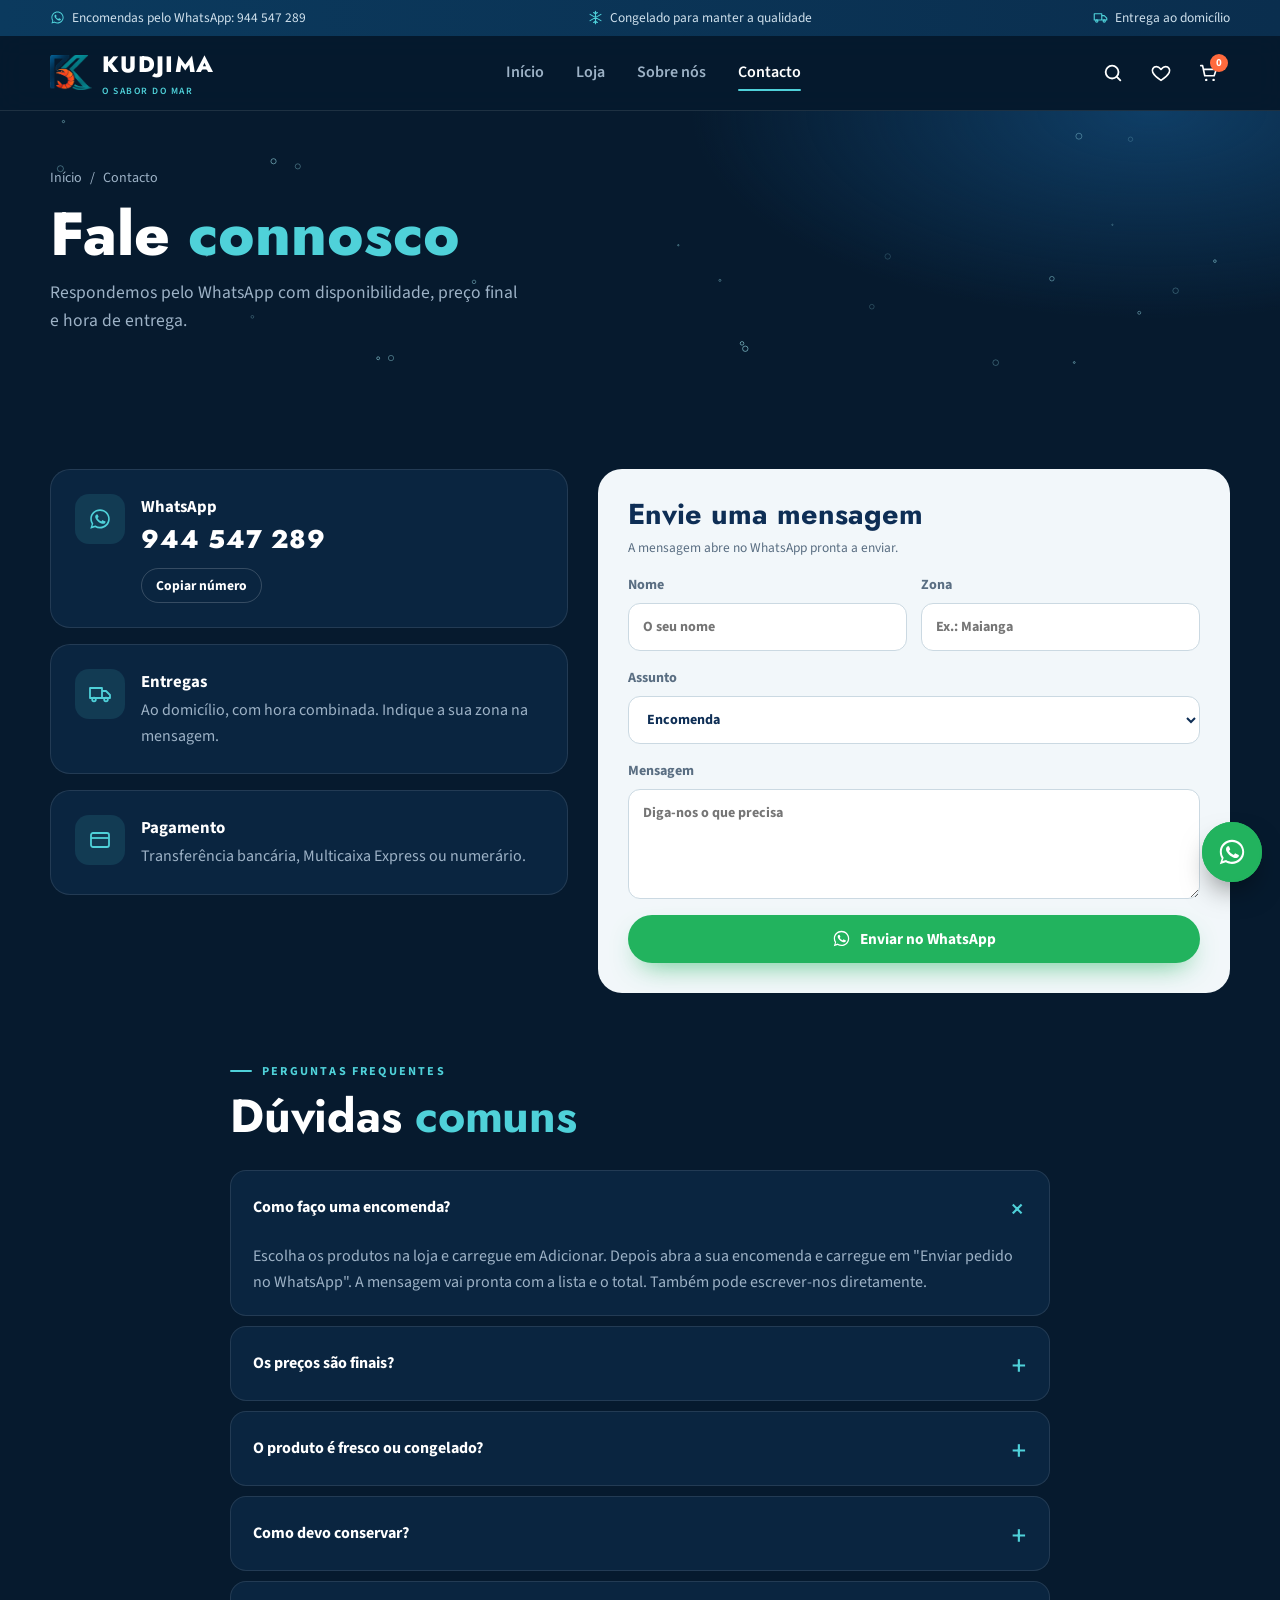
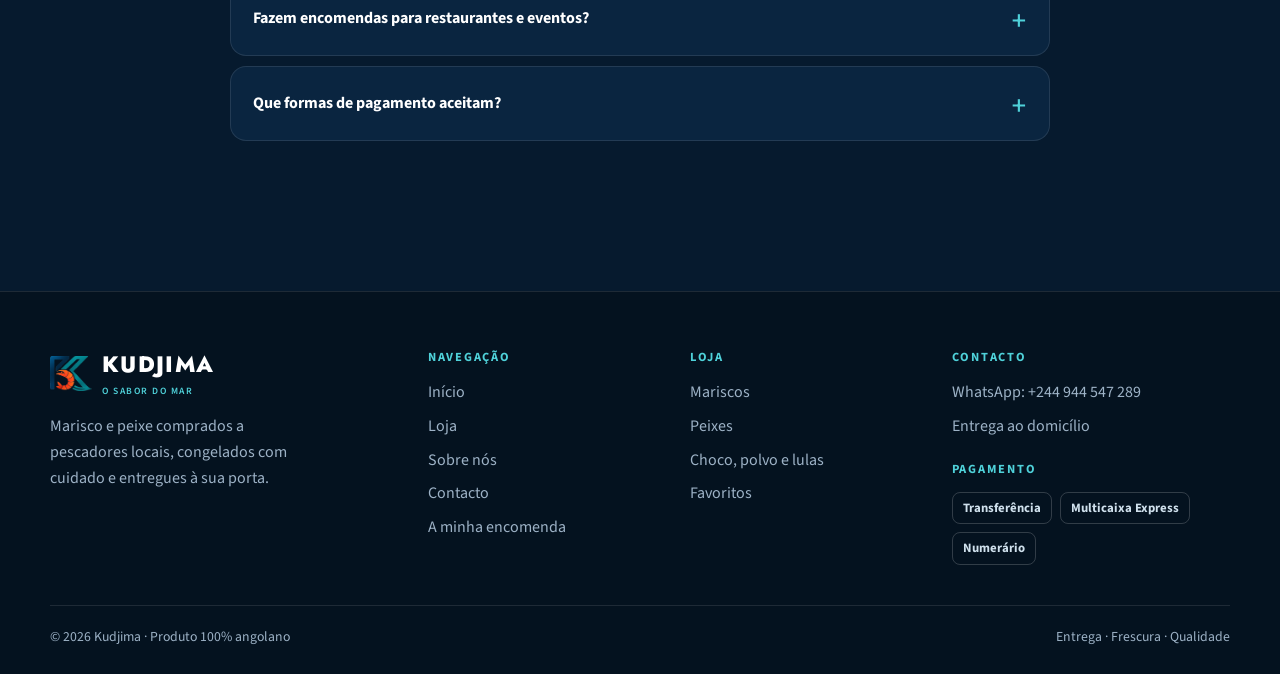
==== contacto.html @ 7e8b861a "up up" ====
<!doctype html>
<html lang="pt">
<head>
<meta charset="utf-8">
<meta name="viewport" content="width=device-width, initial-scale=1, viewport-fit=cover">
<title>Contacto · Kudjima</title>
<link rel="preconnect" href="https://fonts.googleapis.com">
<link rel="stylesheet" href="https://fonts.googleapis.com/css2?family=Jost:wght@500;600;700;800&family=Source+Sans+3:wght@400;600;700&display=swap">
<link rel="stylesheet" href="assets/style.css">
<style>:root{padding-top:env(safe-area-inset-top,0px);padding-bottom:env(safe-area-inset-bottom,0px)}</style>
</head>
<body>
<main id="page" data-page="contact" class="page">
<section class="ptitle"><canvas id="ptCanvas"></canvas><div class="wrap">
<nav class="crumbs" aria-label="Caminho"><a href="index.html">Início</a><span>/</span><span>Contacto</span></nav>
<h1>Fale <em style="font-style:normal;color:var(--aqua)">connosco</em></h1><p class="lead" style="margin-top:12px">Respondemos pelo WhatsApp com disponibilidade, preço final e hora de entrega.</p></div></section>
<section>
  <div class="wrap cgrid">
    <div style="display:grid;gap:16px">
      <div class="ccard rv"><span class="ic"><svg aria-hidden="true"><use href="#i-wa"/></svg></span><div><b>WhatsApp</b><div class="big" id="numTxt">944 547 289</div><button class="mini" id="copyNum" type="button">Copiar número</button></div></div>
      <div class="ccard rv"><span class="ic"><svg aria-hidden="true"><use href="#i-truck"/></svg></span><div><b>Entregas</b><p>Ao domicílio, com hora combinada. Indique a sua zona na mensagem.</p></div></div>
      <div class="ccard rv"><span class="ic"><svg aria-hidden="true"><use href="#i-card"/></svg></span><div><b>Pagamento</b><p>Transferência bancária, Multicaixa Express ou numerário.</p></div></div>
    </div>
    <form class="form rv" id="cform" novalidate>
      <h2>Envie uma mensagem</h2>
      <p class="note" style="margin-top:-8px">A mensagem abre no WhatsApp pronta a enviar.</p>
      <div class="two">
        <label for="cName">Nome<input id="cName" type="text" autocomplete="name" placeholder="O seu nome"></label>
        <label for="cZone">Zona<input id="cZone" type="text" placeholder="Ex.: Maianga"></label>
      </div>
      <label for="cType">Assunto<select id="cType"><option>Encomenda</option><option>Pedido para restaurante, hotel ou evento</option><option>Disponibilidade de um produto</option><option>Outro assunto</option></select></label>
      <label for="cMsg">Mensagem<textarea id="cMsg" placeholder="Diga-nos o que precisa"></textarea></label>
      <p class="err" id="cErr" hidden></p>
      <a class="btn btn-wa" id="cSend" href="#"><svg aria-hidden="true"><use href="#i-wa"/></svg>Enviar no WhatsApp</a>
    </form>
  </div>
</section>
<section style="padding-top:0">
  <div class="wrap" style="max-width:860px">
    <div class="head"><div><p class="kicker">Perguntas frequentes</p><h2 class="h2">Dúvidas <em>comuns</em></h2></div></div>
    <div class="faq">
      <details open><summary>Como faço uma encomenda?</summary><p>Escolha os produtos na loja e carregue em Adicionar. Depois abra a sua encomenda e carregue em "Enviar pedido no WhatsApp". A mensagem vai pronta com a lista e o total. Também pode escrever-nos diretamente.</p></details>
      <details><summary>Os preços são finais?</summary><p>Os preços da loja são os do nosso catálogo atual. O valor final depende do peso e da disponibilidade, que confirmamos consigo no WhatsApp antes da entrega.</p></details>
      <details><summary>O produto é fresco ou congelado?</summary><p>Compramos o produto fresco e congelamo-lo logo à chegada, a -18 °C, para manter o sabor e a qualidade até chegar a sua casa.</p></details>
      <details><summary>Como devo conservar?</summary><p>Guarde no congelador. Descongele no frigorífico, de véspera, e não volte a congelar depois de descongelado.</p></details>
      <details><summary>Fazem encomendas para restaurantes e eventos?</summary><p>Sim. Escolha o assunto "Pedido para restaurante, hotel ou evento" no formulário e diga-nos as quantidades e a frequência. Preparamos uma proposta.</p></details>
      <details><summary>Que formas de pagamento aceitam?</summary><p>Transferência bancária, Multicaixa Express ou numerário na entrega.</p></details>
    </div>
  </div>
</section>
</main>
<script src="assets/app.js" charset="utf-8"></script>
</body>
</html>
---- assets/style.css ----
/* Kudjima — deep-ocean theme. Dark navy ground, ice-white product cards, aqua highlight, coral for actions, WhatsApp green only for WhatsApp. */
:root{
  --deep:#061A2E; --deep-2:#0A2540; --panel:#0D2C4B; --panel-2:#113457;
  --line:rgba(255,255,255,.10); --line-2:rgba(255,255,255,.18);
  --text:#E4EDF4; --muted:#9DB2C6; --aqua:#4FD1D9; --aqua-2:#2BA8B4;
  --coral:#FF6A3D; --coral-2:#E8552A; --wa:#22B35E; --wa-2:#1A9550;
  --card:#F2F7FA; --card-2:#E3EDF2; --card-ink:#0E2E55; --card-muted:#5A6E82;
  --display:"Jost","Futura","Century Gothic",system-ui,sans-serif;
  --body:"Source Sans 3",system-ui,-apple-system,"Segoe UI",sans-serif;
  --r:16px; --ease:cubic-bezier(.2,.7,.2,1);
  color-scheme:dark;
}
*{box-sizing:border-box}
[hidden]{display:none!important}
html{scroll-behavior:smooth}
body{background:var(--deep);color:var(--text);font:400 16px/1.6 var(--body);margin:0;overflow-x:hidden}
img{max-width:100%;display:block}
a{color:inherit}
button,input,select,textarea{font:inherit;color:inherit}
h1,h2,h3,h4{font-family:var(--display);margin:0;line-height:1.05;text-wrap:balance;color:#fff}
:focus-visible{outline:3px solid var(--aqua);outline-offset:3px;border-radius:8px}
.wrap{max-width:1220px;margin-inline:auto;padding-inline:20px}
.page{animation:pagein .6s var(--ease) both}
@keyframes pagein{from{opacity:0;transform:translateY(10px)}}

/* type helpers */
.kicker{font:700 .76rem var(--body);letter-spacing:.18em;text-transform:uppercase;color:var(--aqua);margin:0 0 12px;display:flex;align-items:center;gap:10px}
.kicker::before{content:"";width:22px;height:2px;background:currentColor;border-radius:2px}
.h2{font-size:clamp(1.9rem,4vw,2.9rem);font-weight:700;letter-spacing:-.005em}
.h2 em,.h1 em{font-style:normal;color:var(--aqua)}
.lead{font-size:1.1rem;color:var(--muted);max-width:52ch}
section{padding-block:70px}
.head{display:flex;flex-wrap:wrap;justify-content:space-between;align-items:end;gap:14px 30px;margin-bottom:30px}
.more{display:inline-flex;align-items:center;gap:8px;font-weight:700;color:#fff;text-decoration:none;white-space:nowrap}
.more svg{width:18px;height:18px;transition:transform .25s var(--ease)}
.more:hover svg{transform:translateX(4px)}

/* buttons */
.btn{display:inline-flex;align-items:center;justify-content:center;gap:9px;font:700 .96rem var(--body);border-radius:999px;padding:13px 24px;text-decoration:none;border:0;cursor:pointer;transition:transform .2s var(--ease),background .2s,box-shadow .2s;white-space:nowrap}
.btn svg{width:19px;height:19px;flex:none}
.btn:hover{transform:translateY(-2px)}
.btn:active{transform:translateY(0)}
.btn-coral{background:var(--coral);color:#fff;box-shadow:0 12px 28px -12px rgba(255,106,61,.8)}
.btn-coral:hover{background:var(--coral-2)}
.btn-wa{background:var(--wa);color:#fff;box-shadow:0 12px 28px -12px rgba(34,179,94,.8)}
.btn-wa:hover{background:var(--wa-2)}
.btn-line{background:transparent;color:#fff;box-shadow:inset 0 0 0 1.5px var(--line-2)}
.btn-line:hover{box-shadow:inset 0 0 0 1.5px var(--aqua)}
.btn .arr{transition:transform .25s var(--ease)}
.btn:hover .arr{transform:translateX(4px)}

/* info bar + header */
.info{background:linear-gradient(90deg,#0B3A5E,#0A2E4E);font-size:.84rem;color:#CFE0EC}
.info .wrap{display:flex;justify-content:space-between;gap:8px 20px;flex-wrap:wrap;padding-block:7px}
.info span{display:inline-flex;align-items:center;gap:7px}
.info svg{width:15px;height:15px;color:var(--aqua)}
@media (max-width:700px){.info .hm{display:none}.info .wrap{justify-content:center}}
.hdr{position:sticky;top:env(safe-area-inset-top,0px);z-index:40;background:rgba(6,26,46,.82);backdrop-filter:blur(14px);-webkit-backdrop-filter:blur(14px);border-bottom:1px solid var(--line);transition:background .3s}
.hdr.scrolled{background:rgba(6,26,46,.96)}
.hdr .wrap{display:flex;align-items:center;gap:20px;padding-block:12px}
.brand{display:flex;align-items:center;gap:10px;text-decoration:none;flex:none}
.brand img{width:42px}
.brand .wm{display:flex;flex-direction:column;line-height:1}
.brand b{font:800 1.4rem var(--display);letter-spacing:.06em;color:#fff}
.brand small{font:600 .6rem var(--body);letter-spacing:.16em;text-transform:uppercase;color:var(--aqua);margin-top:4px}
.menu{display:flex;gap:4px;margin-inline:auto}
.menu a{position:relative;text-decoration:none;font-weight:600;color:var(--muted);padding:8px 14px;border-radius:999px;transition:color .2s}
.menu a:hover{color:#fff}
.menu a.on{color:#fff}
.menu a.on::after{content:"";position:absolute;left:14px;right:14px;bottom:2px;height:2px;border-radius:2px;background:var(--aqua)}
.tools{display:flex;align-items:center;gap:6px}
.ib{position:relative;width:42px;height:42px;border-radius:50%;border:0;background:transparent;color:#fff;display:grid;place-items:center;cursor:pointer;text-decoration:none;transition:background .2s}
.ib:hover{background:var(--line)}
.ib svg{width:22px;height:22px}
.ib .n{position:absolute;right:2px;top:2px;min-width:18px;height:18px;border-radius:999px;background:var(--coral);color:#fff;font:700 .68rem var(--body);display:grid;place-items:center;padding-inline:4px}
.ib .n.bump{animation:bump .5s var(--ease)}
@keyframes bump{40%{transform:scale(1.5)}}
.burger{display:none}
@media (max-width:960px){.menu{display:none}.burger{display:grid}.tools{margin-left:auto}}

/* search overlay */
.search-ov{position:fixed;inset:0;z-index:80;background:rgba(4,16,30,.92);backdrop-filter:blur(10px);display:flex;flex-direction:column;align-items:center;padding:calc(90px + env(safe-area-inset-top,0px)) 20px 20px;animation:fadein .25s ease}
@keyframes fadein{from{opacity:0}}
.search-ov form{width:min(680px,100%);display:flex;align-items:center;gap:10px;border-bottom:2px solid var(--aqua);padding-bottom:8px}
.search-ov input{flex:1;min-width:0;background:transparent;border:0;outline:none;font:600 clamp(1.4rem,4vw,2.2rem) var(--display);color:#fff}
.search-ov .res{width:min(680px,100%);margin-top:20px;display:grid;gap:8px;max-height:60vh;overflow:auto}
.search-ov .res a{display:flex;align-items:center;gap:14px;padding:8px;border-radius:12px;text-decoration:none;transition:background .2s}
.search-ov .res a:hover{background:var(--line)}
.search-ov .res img{width:56px;height:56px;border-radius:10px;object-fit:cover}
.search-ov .res span{font-weight:700}
.search-ov .res small{display:block;color:var(--muted);font-weight:400}
.search-ov .close{position:absolute;top:calc(20px + env(safe-area-inset-top,0px));right:20px}

/* mobile nav */
.mnav{position:fixed;inset:0 0 0 auto;width:min(340px,86%);background:var(--deep-2);z-index:90;padding:calc(24px + env(safe-area-inset-top,0px)) 24px 24px;display:flex;flex-direction:column;gap:6px;animation:slidein .35s var(--ease)}
@keyframes slidein{from{transform:translateX(100%)}}
.mnav a{text-decoration:none;font:600 1.4rem var(--display);padding:10px 0;border-bottom:1px solid var(--line);color:#fff}
.mnav a.on{color:var(--aqua)}
.mnav .btn{margin-top:18px}
.scrim{position:fixed;inset:0;background:rgba(2,10,20,.6);z-index:85;animation:fadein .25s ease}

/* hero */
.hero{position:relative;overflow:hidden;background:radial-gradient(70% 90% at 85% 20%,#0F3E66 0%,transparent 60%),radial-gradient(60% 70% at 0% 100%,#0A3352 0%,transparent 60%),var(--deep)}
.hero canvas{position:absolute;inset:0;width:100%;height:100%;pointer-events:none}
.hero .wrap{position:relative;display:grid;grid-template-columns:1.05fr .95fr;gap:40px;align-items:center;padding-block:56px 80px}
.h1{font-size:clamp(2.7rem,6.2vw,5rem);font-weight:800;letter-spacing:-.015em;line-height:1}
.h1 .ln{display:block;overflow:hidden;padding-bottom:.06em}
.h1 .ln>span{display:block;animation:lineup .9s var(--ease) both}
.h1 .ln:nth-child(2)>span{animation-delay:.12s}
.h1 .ln:nth-child(3)>span{animation-delay:.24s}
@keyframes lineup{from{transform:translateY(105%)}}
.hero .lead{margin:22px 0 30px;animation:pagein .8s .35s var(--ease) both}
.hero .ctas{display:flex;flex-wrap:wrap;gap:12px;animation:pagein .8s .45s var(--ease) both}
.trust{display:flex;flex-wrap:wrap;gap:16px 28px;margin-top:38px;animation:pagein .8s .55s var(--ease) both}
.trust div{display:flex;align-items:center;gap:11px}
.trust .ic{width:42px;height:42px;border-radius:12px;background:var(--line);display:grid;place-items:center;color:var(--aqua);flex:none}
.trust .ic svg{width:21px;height:21px}
.trust b{display:block;color:#fff;font-weight:700;line-height:1.2;font-size:.95rem}
.trust small{color:var(--muted);font-size:.84rem}

.show{position:relative;aspect-ratio:1;width:100%;max-width:540px;justify-self:center;animation:pagein 1s .2s var(--ease) both}
.show .ring{position:absolute;inset:3%;border-radius:50%;border:1.5px dashed rgba(79,209,217,.35);animation:spin 40s linear infinite}
@keyframes spin{to{transform:rotate(360deg)}}
.show .frame{position:absolute;inset:9%;border-radius:46% 54% 50% 50% / 52% 46% 54% 48%;overflow:hidden;box-shadow:0 40px 80px -30px rgba(0,0,0,.7),0 0 0 8px rgba(255,255,255,.04);animation:morph 14s ease-in-out infinite}
@keyframes morph{50%{border-radius:54% 46% 44% 56% / 46% 56% 44% 54%}}
.show .slide{position:absolute;inset:0;opacity:0;transform:scale(1.08);transition:opacity 1s ease,transform 6s ease}
.show .slide.on{opacity:1;transform:scale(1)}
.show .slide img{width:100%;height:100%;object-fit:cover}
.stamp{position:absolute;right:0;bottom:8%;width:130px;height:130px;border-radius:50%;background:var(--coral);display:grid;place-items:center;box-shadow:0 18px 40px -12px rgba(0,0,0,.6)}
.stamp svg.txt{position:absolute;inset:0;width:100%;height:100%;animation:spin 18s linear infinite}
.stamp svg.txt text{font:700 11.5px var(--body);letter-spacing:3.2px;fill:#fff;text-transform:uppercase}
.stamp .core{font:800 1.5rem var(--display);color:#fff;line-height:1;text-align:center}
.stamp .core small{display:block;font:700 .62rem var(--body);letter-spacing:.14em}
.chipf{position:absolute;display:flex;align-items:center;gap:10px;background:rgba(10,37,64,.85);backdrop-filter:blur(8px);border:1px solid var(--line-2);border-radius:14px;padding:8px 14px 8px 8px;font-weight:700;font-size:.9rem;color:#fff;animation:bob 5s ease-in-out infinite}
.chipf img{width:40px;height:40px;border-radius:10px;object-fit:cover}
.chipf small{display:block;color:var(--aqua);font-weight:600;font-size:.78rem}
.chipf.c1{left:-2%;top:16%}
.chipf.c2{left:4%;bottom:6%;animation-delay:-2.5s}
@keyframes bob{50%{transform:translateY(-10px)}}
.dots{position:absolute;left:50%;bottom:-4%;transform:translateX(-50%);display:flex;gap:8px}
.dots button{width:9px;height:9px;border-radius:999px;border:0;background:var(--line-2);cursor:pointer;padding:0;transition:width .3s,background .3s}
.dots button.on{width:28px;background:var(--aqua)}
@media (max-width:900px){
  .hero .wrap{grid-template-columns:1fr;padding-block:36px 70px}
  .show{max-width:420px}
  .stamp{width:100px;height:100px}.stamp svg.txt text{font-size:10.5px;letter-spacing:2.4px}.stamp .core{font-size:1.15rem}
}

/* marquee */
.marqwrap{overflow:hidden;padding-block:14px}
.marq{background:var(--coral);color:#fff;transform:rotate(-1.5deg);margin-inline:-20px;overflow:hidden;padding-block:14px;box-shadow:0 20px 40px -20px rgba(0,0,0,.6);position:relative;z-index:2}
.marq .track{display:flex;width:max-content;animation:marq 38s linear infinite}
.marq span{font:700 1.3rem var(--display);text-transform:uppercase;letter-spacing:.04em;padding-inline:22px;display:flex;align-items:center;gap:22px;white-space:nowrap}
.marq span::after{content:"✦";font-size:.9rem;opacity:.8}
@keyframes marq{to{transform:translateX(-50%)}}

/* about band */
.band{background:linear-gradient(120deg,var(--panel),var(--deep-2));border:1px solid var(--line);border-radius:28px;display:grid;grid-template-columns:.9fr 1.1fr .7fr;align-items:stretch;overflow:hidden}
.band .pic{position:relative;min-height:300px}
.band .pic img{position:absolute;inset:0;width:100%;height:100%;object-fit:cover}
.band .pic::after{content:"";position:absolute;inset:0;background:linear-gradient(90deg,transparent 60%,var(--panel))}
.band .txt{padding:40px 34px;display:flex;flex-direction:column;justify-content:center;gap:14px}
.band .txt p{margin:0;color:var(--muted)}
.band .txt .btn{align-self:flex-start;margin-top:6px}
.stats{border-left:1px solid var(--line);padding:30px;display:flex;flex-direction:column;justify-content:center;gap:24px}
.stat{display:flex;align-items:center;gap:14px}
.stat .ic{width:46px;height:46px;border-radius:14px;background:rgba(79,209,217,.12);color:var(--aqua);display:grid;place-items:center;flex:none}
.stat .ic svg{width:22px;height:22px}
.stat b{display:block;font:800 1.8rem var(--display);color:#fff;line-height:1;font-variant-numeric:tabular-nums}
.stat small{color:var(--muted)}
@media (max-width:960px){.band{grid-template-columns:1fr}.band .pic::after{background:linear-gradient(180deg,transparent 50%,var(--panel))}.stats{border-left:0;border-top:1px solid var(--line);flex-direction:row;flex-wrap:wrap}}

/* category cards */
.cats{display:grid;grid-template-columns:repeat(3,1fr);gap:20px}
.catc{position:relative;border-radius:22px;overflow:hidden;aspect-ratio:4/3.4;text-decoration:none;display:flex;align-items:flex-end;isolation:isolate}
.catc img{position:absolute;inset:0;width:100%;height:100%;object-fit:cover;z-index:-2;transition:transform .8s var(--ease)}
.catc::before{content:"";position:absolute;inset:0;z-index:-1;background:linear-gradient(180deg,rgba(6,26,46,0) 30%,rgba(6,26,46,.92))}
.catc:hover img{transform:scale(1.08)}
.catc .in{padding:24px;width:100%;display:flex;justify-content:space-between;align-items:end;gap:12px}
.catc h3{font-size:1.8rem;font-weight:700}
.catc small{color:#CFE0EC;font-weight:600}
.catc .go{width:48px;height:48px;border-radius:50%;background:#fff;color:var(--card-ink);display:grid;place-items:center;flex:none;transition:transform .3s var(--ease),background .3s}
.catc:hover .go{transform:rotate(-45deg);background:var(--aqua)}
.catc .go svg{width:20px;height:20px}
@media (max-width:860px){.cats{grid-template-columns:1fr}.catc{aspect-ratio:16/9}}

/* promo */
.promo{position:relative;border-radius:28px;overflow:hidden;background:linear-gradient(110deg,#0E4B6E 0%,#0B3556 45%,transparent 75%),var(--deep-2);display:grid;grid-template-columns:1fr 1fr;min-height:300px;border:1px solid var(--line)}
.promo .txt{padding:44px 40px;display:flex;flex-direction:column;justify-content:center;gap:14px;position:relative;z-index:1}
.promo .txt p{margin:0;color:#CFE0EC;max-width:40ch}
.promo .txt .btn{align-self:flex-start}
.promo .pic{position:relative}
.promo .pic img{position:absolute;inset:0;width:100%;height:100%;object-fit:cover;mask-image:linear-gradient(90deg,transparent,#000 30%);-webkit-mask-image:linear-gradient(90deg,transparent,#000 30%)}
.promo .seal{position:absolute;right:28px;top:50%;transform:translateY(-50%) rotate(-8deg);width:130px;height:130px;border-radius:50%;background:#FFD166;color:#0E2E55;display:grid;place-items:center;text-align:center;font:800 1rem/1.1 var(--display);box-shadow:0 18px 40px -14px rgba(0,0,0,.6);animation:bob 5s ease-in-out infinite}
@media (max-width:860px){.promo{grid-template-columns:1fr}.promo .pic{min-height:200px}.promo .pic img{mask-image:linear-gradient(180deg,transparent,#000 40%);-webkit-mask-image:linear-gradient(180deg,transparent,#000 40%)}.promo .seal{width:100px;height:100px;font-size:.85rem;top:auto;bottom:20px;transform:rotate(-8deg)}}

/* features */
.feats{display:grid;grid-template-columns:repeat(4,1fr);gap:16px}
.feat{background:var(--deep-2);border:1px solid var(--line);border-radius:18px;padding:22px;display:flex;gap:14px;align-items:flex-start;transition:border-color .3s,transform .3s var(--ease)}
.feat:hover{border-color:rgba(79,209,217,.5);transform:translateY(-4px)}
.feat .ic{width:46px;height:46px;border-radius:14px;background:rgba(79,209,217,.12);color:var(--aqua);display:grid;place-items:center;flex:none}
.feat .ic svg{width:22px;height:22px}
.feat b{display:block;color:#fff;font-size:1.02rem}
.feat small{color:var(--muted);font-size:.9rem;line-height:1.4;display:block;margin-top:2px}
@media (max-width:960px){.feats{grid-template-columns:repeat(2,1fr)}}
@media (max-width:520px){.feats{grid-template-columns:1fr}}

/* product cards */
.grid{display:grid;grid-template-columns:repeat(auto-fill,minmax(240px,1fr));gap:20px}
.rail{display:grid;grid-auto-flow:column;grid-auto-columns:minmax(240px,270px);gap:20px;overflow-x:auto;scroll-snap-type:x mandatory;padding-bottom:12px;scrollbar-width:thin;scrollbar-color:var(--line-2) transparent}
.rail>*{scroll-snap-align:start}
.railnav{display:flex;gap:8px}
.pcard{background:var(--card);color:var(--card-ink);border-radius:20px;overflow:hidden;display:flex;flex-direction:column;min-width:0;position:relative;transition:transform .35s var(--ease),box-shadow .35s}
.pcard:hover{transform:translateY(-6px);box-shadow:0 28px 50px -24px rgba(0,0,0,.8)}
.pcard .im{position:relative;aspect-ratio:4/3;overflow:hidden;background:var(--card-2);display:block}
.pcard .im img{width:100%;height:100%;object-fit:cover;transition:transform .7s var(--ease)}
.pcard:hover .im img{transform:scale(1.07)}
.pcard .tag{position:absolute;left:12px;top:12px;background:rgba(255,255,255,.92);color:var(--card-ink);font:700 .68rem var(--body);letter-spacing:.12em;text-transform:uppercase;padding:5px 10px;border-radius:999px}
.pcard .acts{position:absolute;right:10px;top:10px;display:flex;flex-direction:column;gap:6px}
.pcard .acts button{width:36px;height:36px;border-radius:50%;border:0;background:rgba(255,255,255,.92);color:var(--card-ink);display:grid;place-items:center;cursor:pointer;transition:transform .2s,background .2s}
.pcard .acts button:hover{transform:scale(1.1)}
.pcard .acts svg{width:18px;height:18px}
.pcard .acts .fav.on{color:var(--coral)}
.pcard .acts .fav.on svg{fill:currentColor}
.pcard .acts .qv{opacity:0;transform:translateX(8px);transition:opacity .25s,transform .25s}
.pcard:hover .acts .qv,.pcard .acts .qv:focus-visible{opacity:1;transform:none}
@media (hover:none){.pcard .acts .qv{opacity:1;transform:none}}
.pcard .bd{padding:14px 16px 16px;display:flex;flex-direction:column;gap:10px;flex:1}
.pcard h3{font-size:1.22rem;font-weight:700;color:var(--card-ink)}
.pcard h3 a{text-decoration:none}
.pcard h3 a:hover{color:var(--aqua-2)}
.sizes{display:flex;flex-wrap:wrap;gap:6px}
.sz{border:1px solid #CBD9E2;background:transparent;color:var(--card-ink);font:600 .8rem var(--body);padding:4px 9px;border-radius:8px;cursor:pointer;transition:background .2s,color .2s,border-color .2s}
.sz:hover{border-color:var(--card-ink)}
.sz[aria-pressed="true"]{background:var(--card-ink);border-color:var(--card-ink);color:#fff}
.uniq{font-size:.82rem;color:var(--card-muted)}
.pf{display:flex;align-items:center;justify-content:space-between;gap:10px;margin-top:auto}
.price{font:800 1.35rem var(--display);font-variant-numeric:tabular-nums;white-space:nowrap;color:var(--card-ink)}
.price small{font:600 .76rem var(--body);color:var(--card-muted);margin-right:4px}
.add{display:inline-flex;align-items:center;gap:7px;border:0;background:var(--coral);color:#fff;font:700 .86rem var(--body);padding:9px 14px;border-radius:999px;cursor:pointer;transition:background .2s,transform .2s}
.add:hover{background:var(--coral-2);transform:translateY(-1px)}
.add svg{width:17px;height:17px}
.stepper{display:inline-flex;align-items:center;background:var(--card-ink);border-radius:999px;color:#fff}
.stepper button{width:34px;height:36px;border:0;background:transparent;color:#fff;font:700 1.1rem var(--body);cursor:pointer}
.stepper span{min-width:24px;text-align:center;font-weight:700;font-variant-numeric:tabular-nums}
.empty{grid-column:1/-1;text-align:center;color:var(--muted);padding:40px 0}

/* reveal on scroll (scroll-driven; static where unsupported) */
@supports (animation-timeline:view()){
  .rv{animation:rv linear both;animation-timeline:view();animation-range:entry 0% entry 35%}
  @keyframes rv{from{opacity:.35;transform:translateY(28px)}}
}

/* steps */
.steps{display:grid;grid-template-columns:repeat(3,1fr);gap:20px;list-style:none;padding:0;margin:0;counter-reset:s}
.steps li{background:var(--deep-2);border:1px solid var(--line);border-radius:20px;padding:26px;position:relative;overflow:hidden}
.steps li::before{counter-increment:s;content:"0" counter(s);font:800 4.2rem var(--display);color:rgba(79,209,217,.14);position:absolute;right:16px;top:-6px;line-height:1}
.steps .ic{width:52px;height:52px;border-radius:16px;background:var(--aqua);color:var(--deep);display:grid;place-items:center;margin-bottom:16px}
.steps .ic svg{width:24px;height:24px}
.steps h3{font-size:1.3rem;margin-bottom:6px}
.steps p{margin:0;color:var(--muted)}
@media (max-width:860px){.steps{grid-template-columns:1fr}}

/* news band */
.news{background:linear-gradient(100deg,#0E4B6E,#0B3556);border-radius:24px;padding:30px 34px;display:grid;grid-template-columns:auto 1fr auto;gap:22px;align-items:center;border:1px solid var(--line)}
.news .ic{width:60px;height:60px;border-radius:50%;background:var(--aqua);color:var(--deep);display:grid;place-items:center}
.news .ic svg{width:28px;height:28px}
.news h3{font-size:1.5rem}
.news p{margin:4px 0 0;color:#CFE0EC}
@media (max-width:760px){.news{grid-template-columns:1fr}}

/* page title band */
.ptitle{position:relative;overflow:hidden;padding-block:56px 46px;background:radial-gradient(60% 120% at 90% 0%,#0F3E66,transparent 60%),var(--deep)}
.ptitle canvas{position:absolute;inset:0;width:100%;height:100%;pointer-events:none}
.ptitle .wrap{position:relative}
.ptitle h1{font-size:clamp(2.3rem,5vw,3.8rem);font-weight:800}
.crumbs{display:flex;gap:8px;font-size:.88rem;color:var(--muted);margin-bottom:14px;flex-wrap:wrap}
.crumbs a{text-decoration:none}
.crumbs a:hover{color:#fff}

/* shop */
.shop{display:grid;grid-template-columns:260px 1fr;gap:30px;align-items:start}
.side{position:sticky;top:calc(90px + env(safe-area-inset-top,0px));background:var(--deep-2);border:1px solid var(--line);border-radius:20px;padding:22px;display:flex;flex-direction:column;gap:22px}
.side h4{font:700 .78rem var(--body);letter-spacing:.14em;text-transform:uppercase;color:var(--aqua);margin-bottom:10px}
.opts{display:grid;gap:4px}
.opt{display:flex;justify-content:space-between;align-items:center;border:0;background:transparent;color:var(--muted);text-align:left;padding:9px 12px;border-radius:10px;cursor:pointer;font-weight:600;transition:background .2s,color .2s}
.opt:hover{background:var(--line);color:#fff}
.opt[aria-pressed="true"]{background:rgba(79,209,217,.14);color:#fff}
.opt small{background:var(--line);border-radius:999px;padding:1px 8px;font-size:.75rem}
.range{width:100%;accent-color:var(--aqua)}
.rangev{display:flex;justify-content:space-between;font-size:.85rem;color:var(--muted);font-variant-numeric:tabular-nums}
.check{display:flex;align-items:center;gap:10px;cursor:pointer;font-weight:600}
.check input{width:18px;height:18px;accent-color:var(--coral)}
.shopbar{display:flex;flex-wrap:wrap;gap:12px;align-items:center;justify-content:space-between;margin-bottom:20px}
.shopbar .count{color:var(--muted)}
.field{display:flex;align-items:center;gap:8px;background:var(--deep-2);border:1px solid var(--line-2);border-radius:999px;padding:0 14px}
.field svg{width:17px;height:17px;color:var(--muted);flex:none}
.field input,.field select{background:transparent;border:0;outline:none;padding:10px 0;min-width:0;color:#fff}
.field select option{background:var(--deep-2)}
.fbtn{display:none}
@media (max-width:900px){
  .shop{grid-template-columns:1fr}
  .side{position:fixed;inset:0 auto 0 0;width:min(320px,88%);z-index:90;border-radius:0;overflow-y:auto;padding-top:calc(24px + env(safe-area-inset-top,0px));display:none}
  .side.open{display:flex;animation:slidel .35s var(--ease)}
  .fbtn{display:inline-flex}
}
@keyframes slidel{from{transform:translateX(-100%)}}

/* product page */
.pd{display:grid;grid-template-columns:1.05fr 1fr;gap:46px;align-items:start}
.gal{position:sticky;top:calc(96px + env(safe-area-inset-top,0px))}
.gal .main{border-radius:26px;overflow:hidden;aspect-ratio:4/3.2;background:var(--card-2);position:relative;cursor:zoom-in}
.gal .main img{width:100%;height:100%;object-fit:cover;transition:transform .3s ease}
.gal .badge{position:absolute;left:16px;top:16px;background:var(--coral);color:#fff;font:700 .74rem var(--body);letter-spacing:.12em;text-transform:uppercase;padding:6px 12px;border-radius:999px}
.pd h1{font-size:clamp(2.4rem,5vw,3.6rem);font-weight:800}
.pd .desc{color:var(--muted);font-size:1.08rem;margin:14px 0 22px}
.pd .bigprice{font:800 2.6rem var(--display);color:#fff;font-variant-numeric:tabular-nums}
.pd .bigprice small{font:600 1rem var(--body);color:var(--muted);margin-left:6px}
.pd .sizes .sz{border-color:var(--line-2);color:#fff;font-size:.95rem;padding:8px 14px;border-radius:10px}
.pd .sizes .sz[aria-pressed="true"]{background:var(--aqua);border-color:var(--aqua);color:var(--deep)}
.pd .lbl{font:700 .78rem var(--body);letter-spacing:.14em;text-transform:uppercase;color:var(--aqua);margin:22px 0 10px}
.qtyrow{display:flex;flex-wrap:wrap;gap:12px;align-items:center;margin-top:24px}
.qbox{display:inline-flex;align-items:center;border:1px solid var(--line-2);border-radius:999px}
.qbox button{width:44px;height:48px;border:0;background:transparent;color:#fff;font-size:1.3rem;cursor:pointer}
.qbox span{min-width:34px;text-align:center;font-weight:700;font-size:1.1rem;font-variant-numeric:tabular-nums}
.tabs{display:flex;gap:4px;border-bottom:1px solid var(--line);margin-top:34px;overflow-x:auto}
.tab{border:0;background:transparent;color:var(--muted);font-weight:700;padding:12px 16px;cursor:pointer;border-bottom:2px solid transparent;margin-bottom:-1px;white-space:nowrap}
.tab[aria-selected="true"]{color:#fff;border-color:var(--aqua)}
.tabp{padding:18px 0;color:var(--muted)}
.tabp ul{margin:0;padding-left:20px;display:grid;gap:6px}
.facts{display:flex;flex-wrap:wrap;gap:10px;margin-top:20px}
.facts span{display:inline-flex;align-items:center;gap:8px;background:var(--deep-2);border:1px solid var(--line);border-radius:999px;padding:7px 14px;font-size:.88rem;font-weight:600}
.facts svg{width:16px;height:16px;color:var(--aqua)}
@media (max-width:900px){.pd{grid-template-columns:1fr}.gal{position:static}}
.zoom{position:fixed;inset:0;z-index:95;background:rgba(2,10,20,.92);display:grid;place-items:center;padding:20px;cursor:zoom-out;animation:fadein .25s}
.zoom img{max-height:90vh;border-radius:16px}

/* about */
.split{display:grid;grid-template-columns:1fr 1fr;gap:50px;align-items:center}
.split .pic{border-radius:28px;overflow:hidden;aspect-ratio:4/3.4;position:relative}
.split .pic img{width:100%;height:100%;object-fit:cover}
.split p{color:var(--muted)}
@media (max-width:860px){.split{grid-template-columns:1fr}}
.timeline{display:grid;grid-template-columns:repeat(4,1fr);gap:0;position:relative;list-style:none;padding:0;margin:0}
.timeline::before{content:"";position:absolute;left:5%;right:5%;top:34px;height:2px;background:linear-gradient(90deg,var(--aqua),var(--coral))}
.timeline li{text-align:center;padding:0 14px;position:relative}
.timeline .dot{width:68px;height:68px;border-radius:50%;background:var(--deep);border:2px solid var(--aqua);color:var(--aqua);display:grid;place-items:center;margin:0 auto 16px;position:relative}
.timeline .dot svg{width:28px;height:28px}
.timeline h3{font-size:1.2rem;margin-bottom:6px}
.timeline p{margin:0;color:var(--muted);font-size:.95rem}
@media (max-width:860px){.timeline{grid-template-columns:1fr;gap:24px}.timeline::before{left:33px;right:auto;top:0;bottom:0;width:2px;height:auto}.timeline li{text-align:left;display:grid;grid-template-columns:68px 1fr;gap:0 18px;padding:0}.timeline .dot{margin:0;grid-row:span 2}}
.values{display:grid;grid-template-columns:repeat(3,1fr);gap:18px}
.val{background:var(--deep-2);border:1px solid var(--line);border-radius:20px;padding:26px}
.val h3{font-size:1.3rem;margin:14px 0 6px}
.val p{margin:0;color:var(--muted)}
.val .ic{width:50px;height:50px;border-radius:14px;background:rgba(255,106,61,.14);color:var(--coral);display:grid;place-items:center}
.val .ic svg{width:24px;height:24px}
@media (max-width:860px){.values{grid-template-columns:1fr}}
.quote{font:600 clamp(1.4rem,3vw,2rem)/1.3 var(--display);color:#fff;border-left:3px solid var(--coral);padding-left:20px;margin:24px 0}

/* contact */
.cgrid{display:grid;grid-template-columns:.9fr 1.1fr;gap:30px;align-items:start}
.ccard{background:var(--deep-2);border:1px solid var(--line);border-radius:20px;padding:24px;display:flex;gap:16px;align-items:flex-start}
.ccard .ic{width:50px;height:50px;border-radius:14px;background:rgba(79,209,217,.12);color:var(--aqua);display:grid;place-items:center;flex:none}
.ccard .ic svg{width:24px;height:24px}
.ccard b{display:block;color:#fff;font-size:1.05rem}
.ccard .big{font:800 1.6rem var(--display);color:#fff;user-select:all;letter-spacing:.03em}
.ccard p{margin:2px 0 0;color:var(--muted)}
.mini{border:1px solid var(--line-2);background:transparent;color:#fff;border-radius:999px;padding:6px 14px;font-weight:700;font-size:.85rem;cursor:pointer;margin-top:10px}
.form{background:var(--card);color:var(--card-ink);border-radius:24px;padding:30px;display:grid;gap:16px}
.form h2{color:var(--card-ink);font-size:1.8rem}
.form .two{display:grid;grid-template-columns:1fr 1fr;gap:14px}
.form label{display:grid;gap:6px;font-weight:700;font-size:.88rem;color:var(--card-muted)}
.form input,.form select,.form textarea{border:1.5px solid #CBD9E2;border-radius:12px;padding:12px 14px;background:#fff;color:var(--card-ink);outline:none;transition:border-color .2s;width:100%;min-width:0}
.form input:focus,.form select:focus,.form textarea:focus{border-color:var(--aqua-2)}
.form textarea{min-height:110px;resize:vertical}
.form .err{color:#C2361B;font-weight:600;font-size:.88rem;margin:0}
@media (max-width:860px){.cgrid{grid-template-columns:1fr}}
@media (max-width:520px){.form .two{grid-template-columns:1fr}}
.faq{display:grid;gap:10px}
.faq details{background:var(--deep-2);border:1px solid var(--line);border-radius:16px;overflow:hidden}
.faq summary{list-style:none;cursor:pointer;padding:18px 22px;font-weight:700;color:#fff;display:flex;justify-content:space-between;align-items:center;gap:14px}
.faq summary::-webkit-details-marker{display:none}
.faq summary::after{content:"+";font:400 1.6rem var(--display);color:var(--aqua);transition:transform .3s}
.faq details[open] summary::after{transform:rotate(45deg)}
.faq details p{margin:0;padding:0 22px 20px;color:var(--muted)}

/* order page */
.order{display:grid;grid-template-columns:1.4fr 1fr;gap:30px;align-items:start}
.olist{background:var(--card);color:var(--card-ink);border-radius:24px;padding:10px 24px}
.oit{display:grid;grid-template-columns:80px 1fr auto auto;gap:16px;align-items:center;padding:16px 0;border-bottom:1px solid #DCE6EC}
.oit:last-child{border-bottom:0}
.oit img{width:80px;height:80px;border-radius:14px;object-fit:cover}
.oit b{display:block;font:700 1.1rem var(--display)}
.oit small{color:var(--card-muted)}
.oit .sum{font:800 1.1rem var(--display);font-variant-numeric:tabular-nums;white-space:nowrap}
.oit .rm{border:0;background:transparent;color:var(--card-muted);cursor:pointer;font-size:.82rem;padding:0;text-decoration:underline}
@media (max-width:600px){.oit{grid-template-columns:64px 1fr;}.oit img{width:64px;height:64px}.oit .stepper,.oit .sum{grid-column:2}}
.osum{position:sticky;top:calc(96px + env(safe-area-inset-top,0px))}
.osum .form{gap:14px}
.tline{display:flex;justify-content:space-between;align-items:baseline}
.tline b{font:800 2rem var(--display);font-variant-numeric:tabular-nums}
.note{font-size:.84rem;color:var(--card-muted);margin:0}
@media (max-width:900px){.order{grid-template-columns:1fr}.osum{position:static}}

/* drawer */
.drawer{position:fixed;top:0;right:0;bottom:0;width:min(430px,100%);background:var(--deep-2);z-index:90;display:flex;flex-direction:column;padding:calc(22px + env(safe-area-inset-top,0px)) 22px calc(22px + env(safe-area-inset-bottom,0px));border-left:1px solid var(--line);animation:slidein .35s var(--ease)}
.drawer .dh{display:flex;justify-content:space-between;align-items:center;margin-bottom:10px}
.drawer h2{font-size:1.6rem}
.drawer .items{flex:1;overflow-y:auto;min-height:0}
.dit{display:grid;grid-template-columns:60px 1fr auto;gap:12px;align-items:center;padding:12px 0;border-bottom:1px solid var(--line)}
.dit img{width:60px;height:60px;border-radius:12px;object-fit:cover}
.dit b{display:block;color:#fff;line-height:1.25}
.dit small{color:var(--muted)}
.dit .stepper{background:var(--panel-2)}
.drawer .tot{display:flex;justify-content:space-between;align-items:baseline;padding:16px 0 12px}
.drawer .tot b{font:800 1.7rem var(--display);color:#fff;font-variant-numeric:tabular-nums}
.drawer .btns{display:grid;gap:10px}
.drawer .emp{color:var(--muted);padding:30px 0;text-align:center}
.drawer .emp svg{width:60px;height:60px;color:var(--line-2);margin:0 auto 10px}

/* modal */
.modal{position:fixed;inset:0;z-index:95;display:grid;place-items:center;padding:20px;background:rgba(2,10,20,.7);animation:fadein .25s}
.mbox{background:var(--card);color:var(--card-ink);border-radius:26px;width:min(860px,100%);max-height:90vh;overflow:auto;display:grid;grid-template-columns:1fr 1fr;position:relative;animation:pop .35s var(--ease)}
@keyframes pop{from{transform:scale(.94);opacity:0}}
.mbox .im{min-height:320px;background:var(--card-2)}
.mbox .im img{width:100%;height:100%;object-fit:cover}
.mbox .bd{padding:30px;display:flex;flex-direction:column;gap:12px}
.mbox h2{color:var(--card-ink);font-size:2rem}
.mbox p{margin:0;color:var(--card-muted)}
.mbox .x{position:absolute;right:14px;top:14px;background:#fff;color:var(--card-ink)}
@media (max-width:700px){.mbox{grid-template-columns:1fr}.mbox .im{min-height:220px}}
.x{width:40px;height:40px;border-radius:50%;border:0;background:var(--line);color:#fff;font-size:1.1rem;cursor:pointer;display:grid;place-items:center}

/* fly to cart */
.fly{position:fixed;z-index:200;width:70px;height:70px;border-radius:50%;object-fit:cover;pointer-events:none;box-shadow:0 10px 30px rgba(0,0,0,.5);transition:transform .8s cubic-bezier(.5,-.3,.7,1),opacity .8s}

/* footer */
.ftr{background:#04121F;border-top:1px solid var(--line);margin-top:80px;padding-block:56px calc(26px + env(safe-area-inset-bottom,0px))}
.ftr .cols{display:grid;grid-template-columns:1.5fr 1fr 1fr 1.2fr;gap:30px}
.ftr h4{font:700 .78rem var(--body);letter-spacing:.14em;text-transform:uppercase;color:var(--aqua);margin-bottom:14px}
.ftr ul{list-style:none;margin:0;padding:0;display:grid;gap:8px;color:var(--muted)}
.ftr a{text-decoration:none}
.ftr a:hover{color:#fff}
.ftr p{color:var(--muted);max-width:34ch}
.pay{display:flex;flex-wrap:wrap;gap:8px}
.pay span{border:1px solid var(--line-2);border-radius:8px;padding:5px 10px;font-size:.8rem;font-weight:700;color:#CFE0EC}
.ftr .bottom{border-top:1px solid var(--line);margin-top:40px;padding-top:20px;display:flex;justify-content:space-between;flex-wrap:wrap;gap:10px;font-size:.86rem;color:var(--muted)}
@media (max-width:900px){.ftr .cols{grid-template-columns:1fr 1fr}}
@media (max-width:520px){.ftr .cols{grid-template-columns:1fr}}

.fab{position:fixed;right:18px;bottom:calc(18px + env(safe-area-inset-bottom,0px));z-index:50;width:60px;height:60px;border-radius:50%;background:var(--wa);color:#fff;display:grid;place-items:center;box-shadow:0 14px 30px -10px rgba(0,0,0,.6);text-decoration:none;transition:transform .2s}
.fab:hover{transform:scale(1.08)}
.fab svg{width:30px;height:30px}
.fab::after{content:"";position:absolute;inset:0;border-radius:50%;border:2px solid var(--wa);animation:ping 2.6s ease-out infinite}
@keyframes ping{to{transform:scale(1.6);opacity:0}}
.totop{position:fixed;right:24px;bottom:calc(90px + env(safe-area-inset-bottom,0px));z-index:50;width:46px;height:46px;border-radius:50%;border:1px solid var(--line-2);background:var(--deep-2);color:#fff;display:grid;place-items:center;cursor:pointer;opacity:0;pointer-events:none;transform:translateY(10px);transition:opacity .3s,transform .3s}
.totop.on{opacity:1;pointer-events:auto;transform:none}
.totop svg{width:20px;height:20px}
.toast{position:fixed;left:50%;bottom:calc(96px + env(safe-area-inset-bottom,0px));transform:translateX(-50%);background:#fff;color:var(--card-ink);padding:12px 18px;border-radius:14px;font-weight:700;z-index:210;max-width:calc(100% - 32px);display:flex;align-items:center;gap:10px;box-shadow:0 20px 40px -14px rgba(0,0,0,.6);animation:toastin .35s var(--ease)}
.toast svg{width:20px;height:20px;color:var(--wa)}
@keyframes toastin{from{opacity:0;transform:translate(-50%,14px)}}

@media (prefers-reduced-motion:reduce){*,*::before,*::after{animation:none!important;transition:none!important}html{scroll-behavior:auto}.show .slide{transition:opacity .01s}}
.pd>*{min-width:0}
@media (max-width:480px){.hdr .wrap{gap:10px}.tools{gap:0}.ib{width:38px;height:38px}.brand img{width:36px}.brand b{font-size:1.2rem}}

@media (min-width:901px){.fbtn{display:none!important}}
.pf{flex-wrap:wrap}
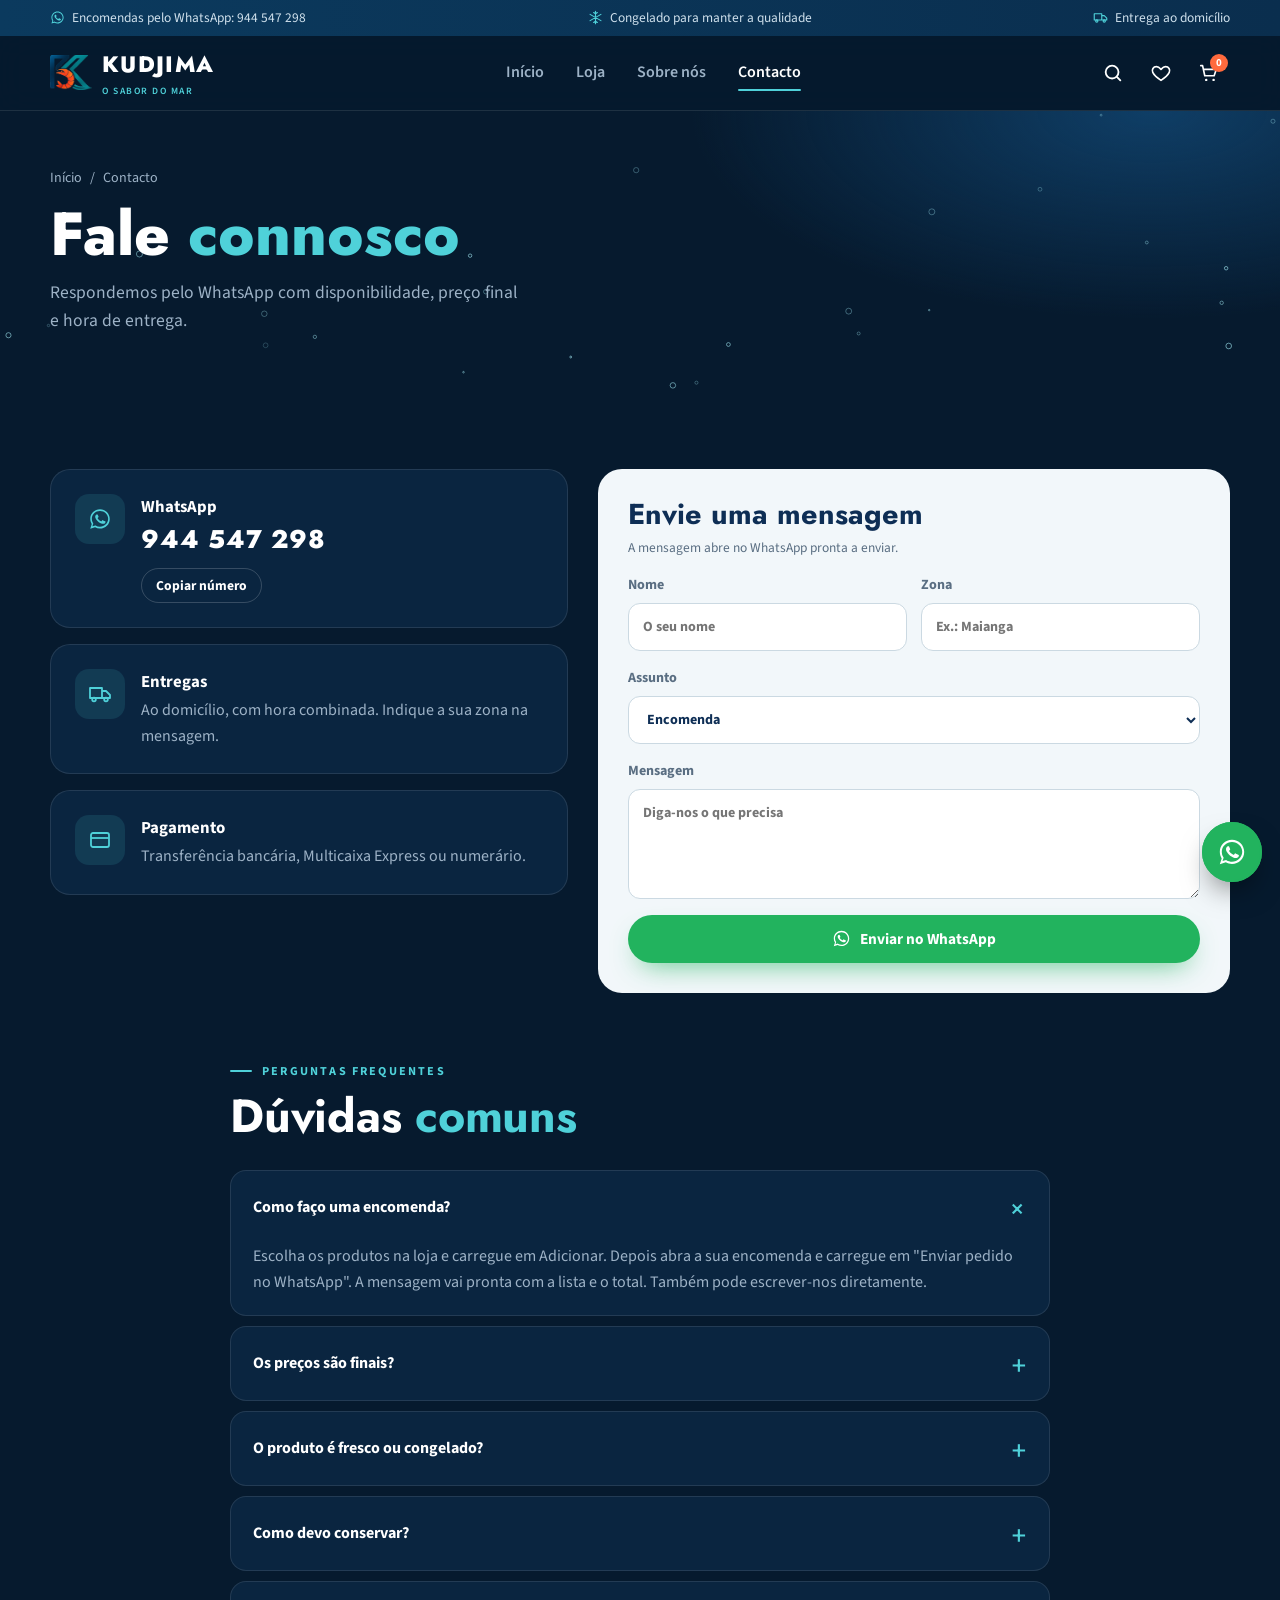
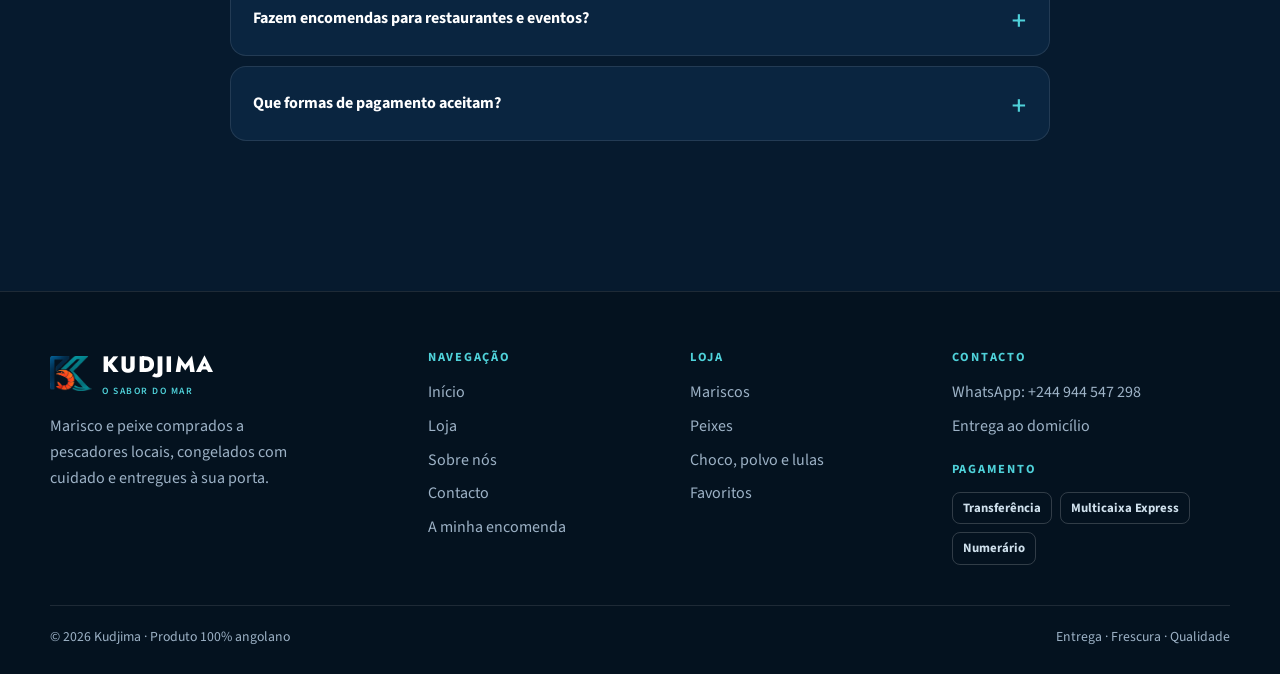
==== commit 812da895: "up up" ====
--- a/contacto.html
+++ b/contacto.html
@@ -17,7 +17,7 @@
 <section>
   <div class="wrap cgrid">
     <div style="display:grid;gap:16px">
-      <div class="ccard rv"><span class="ic"><svg aria-hidden="true"><use href="#i-wa"/></svg></span><div><b>WhatsApp</b><div class="big" id="numTxt">944 547 289</div><button class="mini" id="copyNum" type="button">Copiar número</button></div></div>
+      <div class="ccard rv"><span class="ic"><svg aria-hidden="true"><use href="#i-wa"/></svg></span><div><b>WhatsApp</b><div class="big" id="numTxt">944 547 298</div><button class="mini" id="copyNum" type="button">Copiar número</button></div></div>
       <div class="ccard rv"><span class="ic"><svg aria-hidden="true"><use href="#i-truck"/></svg></span><div><b>Entregas</b><p>Ao domicílio, com hora combinada. Indique a sua zona na mensagem.</p></div></div>
       <div class="ccard rv"><span class="ic"><svg aria-hidden="true"><use href="#i-card"/></svg></span><div><b>Pagamento</b><p>Transferência bancária, Multicaixa Express ou numerário.</p></div></div>
     </div>
